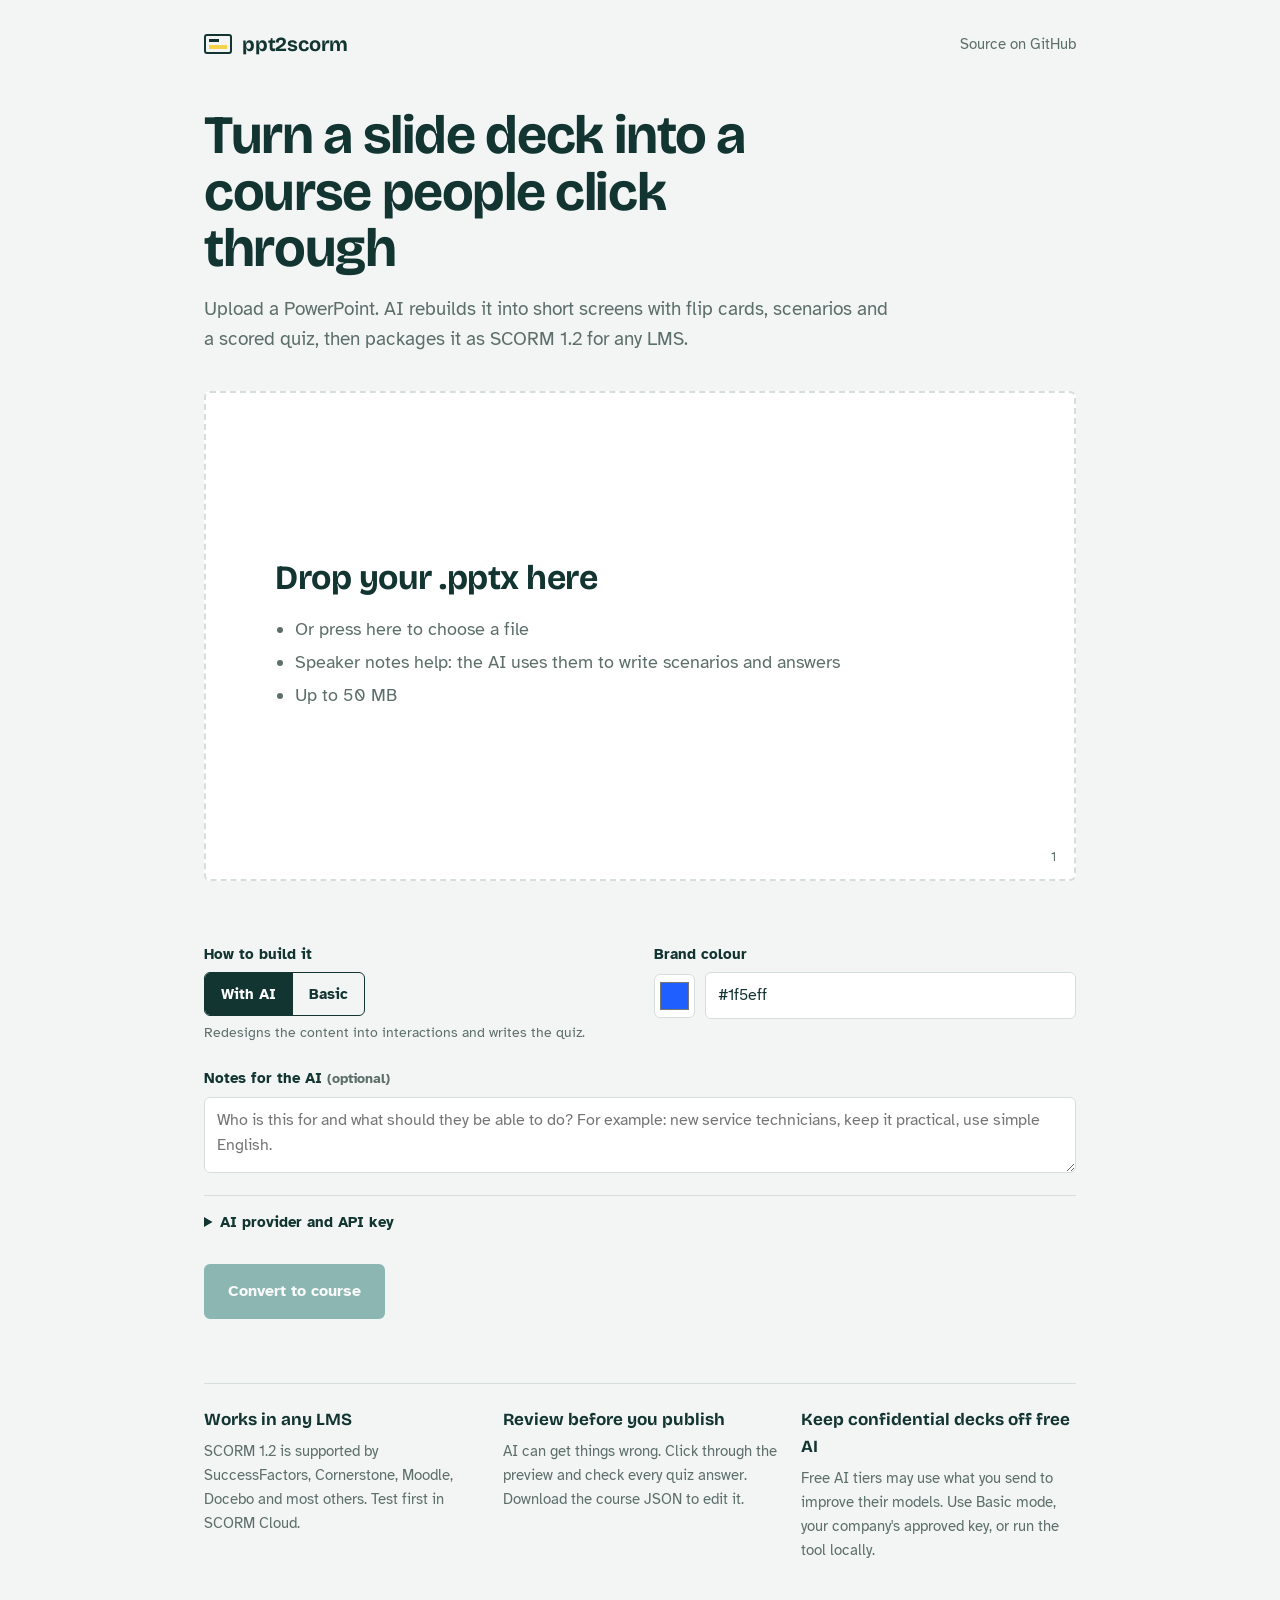
==== web/static/index.html @ c7daf570 "Add web app: upload a deck, preview the course, download SCORM - FastAPI app with background convers" ====
<!doctype html>
<html lang="en">
<head>
<meta charset="utf-8">
<meta name="viewport" content="width=device-width, initial-scale=1">
<title>ppt2scorm: turn slide decks into SCORM courses</title>
<meta name="description" content="Upload a PowerPoint deck and get an interactive SCORM 1.2 course with flip cards, scenarios and a scored quiz.">
<link rel="preconnect" href="https://fonts.googleapis.com">
<link rel="preconnect" href="https://fonts.gstatic.com" crossorigin>
<link href="https://fonts.googleapis.com/css2?family=Atkinson+Hyperlegible:wght@400;700&family=Bricolage+Grotesque:opsz,wght@12..96,500;12..96,700&display=swap" rel="stylesheet">
<style>
:root {
  --paper: #f3f5f4;
  --surface: #ffffff;
  --ink: #123532;
  --muted: #5d6f6b;
  --line: #d6dedb;
  --action: #0e6b62;
  --action-ink: #ffffff;
  --mark: #f4d34a;
  --error: #b3261e;
  --error-bg: #fbeceb;
  --display: "Bricolage Grotesque", "Segoe UI", system-ui, sans-serif;
  --body: "Atkinson Hyperlegible", "Segoe UI", system-ui, sans-serif;
}
* { box-sizing: border-box; }
html { -webkit-text-size-adjust: 100%; }
body { margin: 0; background: var(--paper); color: var(--ink); font: 17px/1.6 var(--body); }
a { color: var(--action); }
.wrap { max-width: 920px; margin: 0 auto; padding: 28px 24px 64px; }

.top { display: flex; justify-content: space-between; align-items: center; margin-bottom: 48px; font-size: 15px; }
.logo { font-family: var(--display); font-weight: 700; font-size: 20px; letter-spacing: -.01em; display: flex; align-items: center; gap: 10px; }
.logo svg { flex: none; }
.top a { color: var(--muted); text-decoration: none; }
.top a:hover { color: var(--ink); text-decoration: underline; }

h1 { font-family: var(--display); font-weight: 700; font-size: clamp(34px, 5.2vw, 54px); line-height: 1.05;
  letter-spacing: -.025em; margin: 0 0 16px; max-width: 16ch; }
.lede { font-size: 19px; color: var(--muted); max-width: 58ch; margin: 0 0 36px; }

/* the slide frame: dropzone -> progress -> live course */
.frame { position: relative; aspect-ratio: 16 / 9; background: var(--surface); border: 2px dashed var(--line);
  border-radius: 6px; overflow: hidden; transition: border-color .15s, background .15s; }
.frame.is-file, .frame.is-busy, .frame.is-done { border-style: solid; border-color: var(--ink); }
.frame.is-over { border-color: var(--action); background: #eef6f4; }
.frame > .state { position: absolute; inset: 0; display: none; }
.frame[data-state="empty"] .s-empty, .frame[data-state="file"] .s-file, .frame[data-state="busy"] .s-busy,
.frame[data-state="done"] .s-done, .frame[data-state="error"] .s-error { display: flex; }

.s-empty, .s-file, .s-error { flex-direction: column; justify-content: center; padding: 6% 8%; }
.slide-title { font-family: var(--display); font-weight: 700; font-size: clamp(22px, 3.4vw, 34px); line-height: 1.15; margin: 0 0 14px; letter-spacing: -.015em; }
.slide-bullets { margin: 0; padding-left: 1.1em; color: var(--muted); font-size: clamp(15px, 1.9vw, 18px); }
.slide-bullets li { margin: 4px 0; }
.pick { margin-top: 22px; }
.slide-num { position: absolute; right: 18px; bottom: 12px; font-size: 13px; color: var(--muted); }
#file { position: absolute; width: 1px; height: 1px; opacity: 0; }
.s-empty { cursor: pointer; }

.s-busy { flex-direction: column; justify-content: center; padding: 6% 8%; }
.steps { list-style: none; margin: 0; padding: 0; display: grid; gap: 14px; counter-reset: step; }
.steps li { display: grid; grid-template-columns: 34px 1fr; align-items: baseline; gap: 12px; color: var(--muted);
  font-size: clamp(16px, 2vw, 20px); counter-increment: step; }
.steps li::before { content: counter(step); font-family: var(--display); font-weight: 700; width: 30px; height: 30px; border-radius: 50%;
  border: 2px solid var(--line); display: grid; place-items: center; font-size: 14px; color: var(--muted); align-self: center; }
.steps li.now { color: var(--ink); font-weight: 700; }
.steps li.now::before { border-color: var(--ink); background: var(--mark); color: var(--ink); animation: pulse 1.4s ease-in-out infinite; }
.steps li.ok { color: var(--ink); }
.steps li.ok::before { content: "\2713"; background: var(--ink); border-color: var(--ink); color: #fff; }
.steps .sub { grid-column: 2; display: block; font-weight: 400; font-size: 14px; color: var(--muted); margin-top: -8px; }
@keyframes pulse { 50% { box-shadow: 0 0 0 6px rgba(244, 211, 74, .35); } }

.frame.is-done { aspect-ratio: auto; height: min(80vh, 700px); }
.s-done iframe { width: 100%; height: 100%; border: 0; display: block; }
.s-error { background: var(--error-bg); }
.s-error .slide-title { color: var(--error); }
.s-error p { margin: 0; max-width: 60ch; }

.frame-note { font-size: 14px; color: var(--muted); margin: 10px 0 0; min-height: 1.6em; }

/* settings */
.panel { margin-top: 28px; display: grid; grid-template-columns: 1fr 1fr; gap: 22px 28px; }
.field { display: flex; flex-direction: column; gap: 6px; min-width: 0; }
.field.full { grid-column: 1 / -1; }
label, .legend { font-weight: 700; font-size: 15px; }
.help { font-size: 14px; color: var(--muted); margin: 0; }
input[type=text], input[type=password], select, textarea {
  font: inherit; font-size: 16px; color: var(--ink); background: var(--surface); border: 1.5px solid var(--line);
  border-radius: 6px; padding: 10px 12px; width: 100%; }
textarea { resize: vertical; min-height: 76px; }
input:focus-visible, select:focus-visible, textarea:focus-visible, button:focus-visible, .s-empty:focus-visible, summary:focus-visible, .seg label:focus-within {
  outline: 3px solid var(--mark); outline-offset: 2px; border-color: var(--ink); }
.seg { display: inline-flex; border: 1.5px solid var(--ink); border-radius: 6px; overflow: hidden; width: fit-content; }
.seg label { position: relative; padding: 9px 16px; cursor: pointer; font-weight: 700; font-size: 15px; }
.seg label + label { border-left: 1.5px solid var(--ink); }
.seg input { position: absolute; opacity: 0; inset: 0; cursor: pointer; }
.seg label:has(input:checked) { background: var(--ink); color: #fff; }
.colour { display: flex; gap: 10px; align-items: center; }
.colour input[type=color] { width: 46px; height: 44px; border: 1.5px solid var(--line); border-radius: 6px; padding: 3px; background: var(--surface); cursor: pointer; }
details.adv { grid-column: 1 / -1; border-top: 1.5px solid var(--line); padding-top: 14px; }
details.adv summary { cursor: pointer; font-weight: 700; font-size: 15px; width: fit-content; }
details.adv .panel { margin-top: 18px; }
.is-hidden { display: none !important; }

/* actions */
.actions { margin-top: 30px; display: flex; flex-wrap: wrap; gap: 12px; align-items: center; }
.btn { font: inherit; font-weight: 700; font-size: 16px; border-radius: 6px; padding: 13px 22px; cursor: pointer;
  border: 2px solid var(--ink); background: transparent; color: var(--ink); text-decoration: none; display: inline-block; }
.btn.primary { background: var(--action); border-color: var(--action); color: var(--action-ink); }
.btn.primary:hover { background: #0a564f; border-color: #0a564f; }
.btn:hover { background: #e7edeb; }
.btn:disabled { opacity: .45; cursor: not-allowed; }
.summary { margin: 26px 0 0; font-size: 17px; }
.summary strong { font-family: var(--display); }
.warn { margin: 8px 0 0; font-size: 14px; color: var(--muted); }

.notes { margin-top: 64px; padding-top: 22px; border-top: 1.5px solid var(--line); display: grid; grid-template-columns: repeat(3, 1fr);
  gap: 24px; font-size: 15px; color: var(--muted); }
.notes h2 { font-family: var(--display); font-size: 17px; font-weight: 700; color: var(--ink); margin: 0 0 6px; }
.notes p { margin: 0; }

@media (max-width: 720px) {
  .wrap { padding: 20px 16px 48px; }
  .top { margin-bottom: 32px; }
  .panel, .notes { grid-template-columns: 1fr; }
  .frame { aspect-ratio: auto; min-height: 340px; }
  .slide-num { display: none; }
}
@media (prefers-reduced-motion: reduce) { * { animation: none !important; transition: none !important; } }
</style>
</head>
<body>
<div class="wrap">
  <header class="top">
    <div class="logo">
      <svg width="28" height="20" viewBox="0 0 28 20" aria-hidden="true"><rect x="1" y="1" width="26" height="18" rx="2" fill="none" stroke="#123532" stroke-width="2"/><rect x="5" y="5" width="10" height="3" fill="#123532"/><rect x="5" y="11" width="18" height="4" fill="#f4d34a"/></svg>
      ppt2scorm
    </div>
    <a href="https://github.com/heena8feb-ctrl/ppt2scorm">Source on GitHub</a>
  </header>

  <main>
    <h1>Turn a slide deck into a course people click through</h1>
    <p class="lede">Upload a PowerPoint. AI rebuilds it into short screens with flip cards, scenarios and a scored quiz, then packages it as SCORM 1.2 for any LMS.</p>

    <form id="form" novalidate>
      <div class="frame" id="frame" data-state="empty">
        <div class="state s-empty" id="drop" tabindex="0" role="button" aria-describedby="drop-help">
          <p class="slide-title">Drop your .pptx here</p>
          <ul class="slide-bullets" id="drop-help">
            <li>Or press here to choose a file</li>
            <li>Speaker notes help: the AI uses them to write scenarios and answers</li>
            <li id="max-note">Up to 50 MB</li>
          </ul>
          <span class="slide-num">1</span>
          <input type="file" id="file" name="file" accept=".pptx,application/vnd.openxmlformats-officedocument.presentationml.presentation" tabindex="-1">
        </div>

        <div class="state s-file">
          <p class="slide-title" id="file-name">deck.pptx</p>
          <ul class="slide-bullets"><li id="file-size"></li><li>Check the settings below, then convert</li></ul>
          <div class="pick"><button type="button" class="btn" id="change-file">Choose a different file</button></div>
          <span class="slide-num">1</span>
        </div>

        <div class="state s-busy" aria-live="polite">
          <ol class="steps" id="steps">
            <li data-step="extract">Reading slides and speaker notes<span class="sub" id="sub-extract"></span></li>
            <li data-step="design">Designing the course<span class="sub" id="sub-design"></span></li>
            <li data-step="package">Packaging for your LMS<span class="sub">SCORM 1.2 with score, pass mark and resume</span></li>
          </ol>
        </div>

        <div class="state s-done"><iframe id="preview" title="Course preview"></iframe></div>

        <div class="state s-error" role="alert">
          <p class="slide-title">That didn't work</p>
          <p id="error-text"></p>
          <div class="pick"><button type="button" class="btn" id="error-back">Back to settings</button></div>
        </div>
      </div>
      <p class="frame-note" id="frame-note"></p>

      <div id="settings">
        <div class="panel">
          <div class="field">
            <span class="legend" id="mode-label">How to build it</span>
            <div class="seg" role="radiogroup" aria-labelledby="mode-label">
              <label><input type="radio" name="mode" value="ai" checked>With AI</label>
              <label><input type="radio" name="mode" value="basic">Basic</label>
            </div>
            <p class="help" id="mode-help">Redesigns the content into interactions and writes the quiz.</p>
          </div>
          <div class="field">
            <label for="brand-text">Brand colour</label>
            <div class="colour">
              <input type="color" id="brand-pick" value="#1f5eff" aria-label="Pick brand colour">
              <input type="text" id="brand-text" name="brand" value="#1f5eff" maxlength="7" spellcheck="false">
            </div>
          </div>
          <div class="field full ai-only">
            <label for="instructions">Notes for the AI <span class="help">(optional)</span></label>
            <textarea id="instructions" name="instructions" maxlength="600" placeholder="Who is this for and what should they be able to do? For example: new service technicians, keep it practical, use simple English."></textarea>
          </div>
          <details class="adv ai-only">
            <summary>AI provider and API key</summary>
            <div class="panel">
              <div class="field">
                <label for="provider">Provider</label>
                <select id="provider" name="provider"></select>
                <p class="help" id="provider-help"></p>
              </div>
              <div class="field">
                <label for="api_key">Your API key <span class="help">(optional)</span></label>
                <input type="password" id="api_key" name="api_key" autocomplete="off" spellcheck="false">
                <p class="help">Used for this conversion only and never stored.</p>
              </div>
            </div>
          </details>
        </div>
      </div>

      <div class="actions" id="actions-start">
        <button type="submit" class="btn primary" id="convert" disabled>Convert to course</button>
      </div>
      <div class="actions is-hidden" id="actions-done">
        <a class="btn primary" id="dl-zip" href="#" download>Download SCORM package</a>
        <a class="btn" id="dl-json" href="#" download>Download course JSON</a>
        <button type="button" class="btn" id="again">Convert another deck</button>
      </div>
      <p class="summary is-hidden" id="summary"></p>
      <p class="warn is-hidden" id="warn"></p>
    </form>

    <section class="notes" aria-label="About this tool">
      <div><h2>Works in any LMS</h2><p>SCORM 1.2 is supported by SuccessFactors, Cornerstone, Moodle, Docebo and most others. Test first in SCORM Cloud.</p></div>
      <div><h2>Review before you publish</h2><p>AI can get things wrong. Click through the preview and check every quiz answer. Download the course JSON to edit it.</p></div>
      <div><h2>Keep confidential decks off free AI</h2><p>Free AI tiers may use what you send to improve their models. Use Basic mode, your company's approved key, or run the tool locally.</p></div>
    </section>
  </main>
</div>

<script>
(function () {
  "use strict";
  var $ = function (id) { return document.getElementById(id); };
  var frame = $("frame"), fileInput = $("file"), form = $("form");
  var cfg = { providers: [], max_mb: 50, daily_limit: 10 };
  var file = null, poll = null;

  function setState(s) {
    frame.dataset.state = s;
    frame.className = "frame" + ({ file: " is-file", busy: " is-busy", done: " is-done" }[s] || "");
    $("settings").classList.toggle("is-hidden", s === "busy" || s === "done");
    $("actions-start").classList.toggle("is-hidden", s === "busy" || s === "done");
    $("actions-done").classList.toggle("is-hidden", s !== "done");
    $("summary").classList.toggle("is-hidden", s !== "done");
    $("warn").classList.toggle("is-hidden", s !== "done" || !$("warn").textContent);
    $("convert").disabled = !file;
  }

  function fmtSize(b) { return b > 1048576 ? (b / 1048576).toFixed(1) + " MB" : Math.max(1, Math.round(b / 1024)) + " KB"; }

  function chooseFile(f) {
    if (!f) return;
    if (!/\.pptx$/i.test(f.name)) { showError("Please choose a PowerPoint .pptx file. Older .ppt files must be saved as .pptx first."); return; }
    if (f.size > cfg.max_mb * 1048576) { showError("That file is " + fmtSize(f.size) + ". The limit is " + cfg.max_mb + " MB."); return; }
    file = f;
    $("file-name").textContent = f.name;
    $("file-size").textContent = fmtSize(f.size);
    setState("file");
    $("frame-note").textContent = "";
  }

  function showError(msg) {
    clearInterval(poll);
    $("error-text").textContent = msg;
    setState("error");
  }

  // file picking: click, keyboard, drag and drop
  $("drop").addEventListener("click", function () { fileInput.click(); });
  $("drop").addEventListener("keydown", function (e) { if (e.key === "Enter" || e.key === " ") { e.preventDefault(); fileInput.click(); } });
  $("change-file").addEventListener("click", function () { fileInput.click(); });
  fileInput.addEventListener("change", function () { chooseFile(fileInput.files[0]); fileInput.value = ""; });
  ["dragenter", "dragover"].forEach(function (ev) {
    frame.addEventListener(ev, function (e) {
      if (frame.dataset.state === "busy" || frame.dataset.state === "done") return;
      e.preventDefault(); frame.classList.add("is-over");
    });
  });
  ["dragleave", "drop"].forEach(function (ev) { frame.addEventListener(ev, function () { frame.classList.remove("is-over"); }); });
  frame.addEventListener("drop", function (e) {
    if (frame.dataset.state === "busy" || frame.dataset.state === "done") return;
    e.preventDefault(); chooseFile(e.dataTransfer.files[0]);
  });
  $("error-back").addEventListener("click", function () { setState(file ? "file" : "empty"); });

  // settings
  function mode() { return form.querySelector("input[name=mode]:checked").value; }
  function providerInfo() { return cfg.providers.filter(function (p) { return p.id === $("provider").value; })[0]; }
  function refreshSettings() {
    var ai = mode() === "ai";
    document.querySelectorAll(".ai-only").forEach(function (el) { el.classList.toggle("is-hidden", !ai); });
    $("mode-help").textContent = ai ? "Redesigns the content into interactions and writes the quiz."
      : "No AI: one screen per slide and a simple recall quiz. Nothing leaves this server.";
    var p = providerInfo();
    if (p) {
      $("provider-help").textContent = p.server_key
        ? "Free to try here, up to " + cfg.daily_limit + " AI conversions a day. Add your own key for more."
        : "No shared key for this provider. Paste your own API key.";
      if (ai && !p.server_key && !$("api_key").value.trim()) $("frame-note").textContent = "";
    }
  }
  form.addEventListener("change", refreshSettings);
  $("brand-pick").addEventListener("input", function () { $("brand-text").value = this.value; });
  $("brand-text").addEventListener("input", function () { if (/^#[0-9a-f]{6}$/i.test(this.value)) $("brand-pick").value = this.value; });

  fetch("/api/config").then(function (r) { return r.json(); }).then(function (c) {
    cfg = c;
    $("max-note").textContent = "Up to " + c.max_mb + " MB";
    c.providers.forEach(function (p) {
      var o = document.createElement("option"); o.value = p.id;
      o.textContent = p.label + (p.server_key ? "" : " (needs your key)");
      $("provider").appendChild(o);
    });
    $("provider").value = c.default_provider;
    var p = providerInfo();
    if (p && !p.server_key) document.querySelector("details.adv").open = true;
    refreshSettings();
  });

  // convert
  form.addEventListener("submit", function (e) {
    e.preventDefault();
    if (!file) return;
    var brand = $("brand-text").value.trim();
    if (brand && !/^#[0-9a-f]{6}$/i.test(brand)) { $("frame-note").textContent = "Brand colour must look like #1f5eff."; $("brand-text").focus(); return; }
    var p = providerInfo();
    if (mode() === "ai" && p && !p.server_key && !$("api_key").value.trim()) {
      document.querySelector("details.adv").open = true;
      $("frame-note").textContent = "Paste an API key for " + p.label + ", or choose Basic.";
      $("api_key").focus(); return;
    }
    var fd = new FormData();
    fd.append("file", file);
    fd.append("mode", mode());
    fd.append("provider", $("provider").value || "gemini");
    fd.append("api_key", $("api_key").value.trim());
    fd.append("brand", brand);
    fd.append("instructions", $("instructions").value);
    markSteps("extract", {});
    $("sub-extract").textContent = ""; $("sub-design").textContent = "";
    $("frame-note").textContent = "Uploading " + file.name + "…";
    setState("busy");
    fetch("/api/convert", { method: "POST", body: fd })
      .then(function (r) { return r.json().then(function (j) { if (!r.ok) throw new Error(j.detail || "Upload failed."); return j; }); })
      .then(function (j) { $("frame-note").textContent = ""; track(j.job_id); })
      .catch(function (err) { $("frame-note").textContent = ""; showError(err.message || "Upload failed. Check your connection and try again."); });
  });

  function markSteps(current, j) {
    var order = ["extract", "design", "package"], idx = order.indexOf(current);
    if (current === "done") idx = 3;
    document.querySelectorAll("#steps li").forEach(function (li, i) {
      li.className = i < idx ? "ok" : i === idx ? "now" : "";
      if (i === idx) li.setAttribute("aria-current", "step"); else li.removeAttribute("aria-current");
    });
    if (j.slides) $("sub-extract").textContent = j.slides + " slides";
    if (current === "design") {
      var s = j.design_seconds || 0;
      $("sub-design").textContent = (j.mode === "ai" ? "Writing interactions and quiz with " + j.provider : "Building screens and quiz") +
        (s > 4 ? " (" + s + "s)" : "") + (j.mode === "ai" && s > 25 ? ". Large decks can take a minute or two." : "");
    }
  }

  function track(id) {
    var fails = 0;
    clearInterval(poll);
    poll = setInterval(function () {
      fetch("/api/jobs/" + id).then(function (r) { return r.json().then(function (j) { if (!r.ok) throw new Error(j.detail); return j; }); })
        .then(function (j) {
          fails = 0;
          if (j.status === "error") { showError(j.error || "Something went wrong while converting."); return; }
          markSteps(j.step, j);
          if (j.status === "done") { clearInterval(poll); finish(id, j); }
        })
        .catch(function (err) { if (++fails > 4) showError(err.message || "Lost contact with the server. Try again."); });
    }, 1200);
  }

  var LABELS = { intro: ["intro", "intros"], content: ["content screen", "content screens"], flipcards: ["flip-card set", "flip-card sets"],
    reveal: ["click-to-reveal list", "click-to-reveal lists"], match: ["matching exercise", "matching exercises"],
    scenario: ["scenario", "scenarios"], summary: ["recap", "recaps"], mcq: ["quiz question", "quiz questions"] };

  function finish(id, j) {
    $("preview").src = "/preview/" + id + "/index.html";
    $("dl-zip").href = "/api/jobs/" + id + "/download";
    $("dl-json").href = "/api/jobs/" + id + "/course.json";
    var parts = Object.keys(j.summary || {}).filter(function (k) { return k !== "intro" && k !== "summary"; })
      .map(function (k) { var n = j.summary[k]; return n + " " + (LABELS[k] ? LABELS[k][n === 1 ? 0 : 1] : k); });
    $("summary").innerHTML = "";
    var strong = document.createElement("strong"); strong.textContent = j.title;
    $("summary").appendChild(strong);
    $("summary").appendChild(document.createTextNode(": " + j.screens + " screens built by " + j.how + ", including " + parts.join(", ") +
      ". The package is " + j.size_kb + " KB. Click through the preview above, then download it."));
    $("warn").textContent = (j.warnings || []).length ? "Note: " + j.warnings.join("; ") : "";
    setState("done");
  }

  $("again").addEventListener("click", function () {
    file = null; $("preview").src = "about:blank"; $("warn").textContent = "";
    setState("empty"); $("drop").focus();
  });
})();
</script>
</body>
</html>
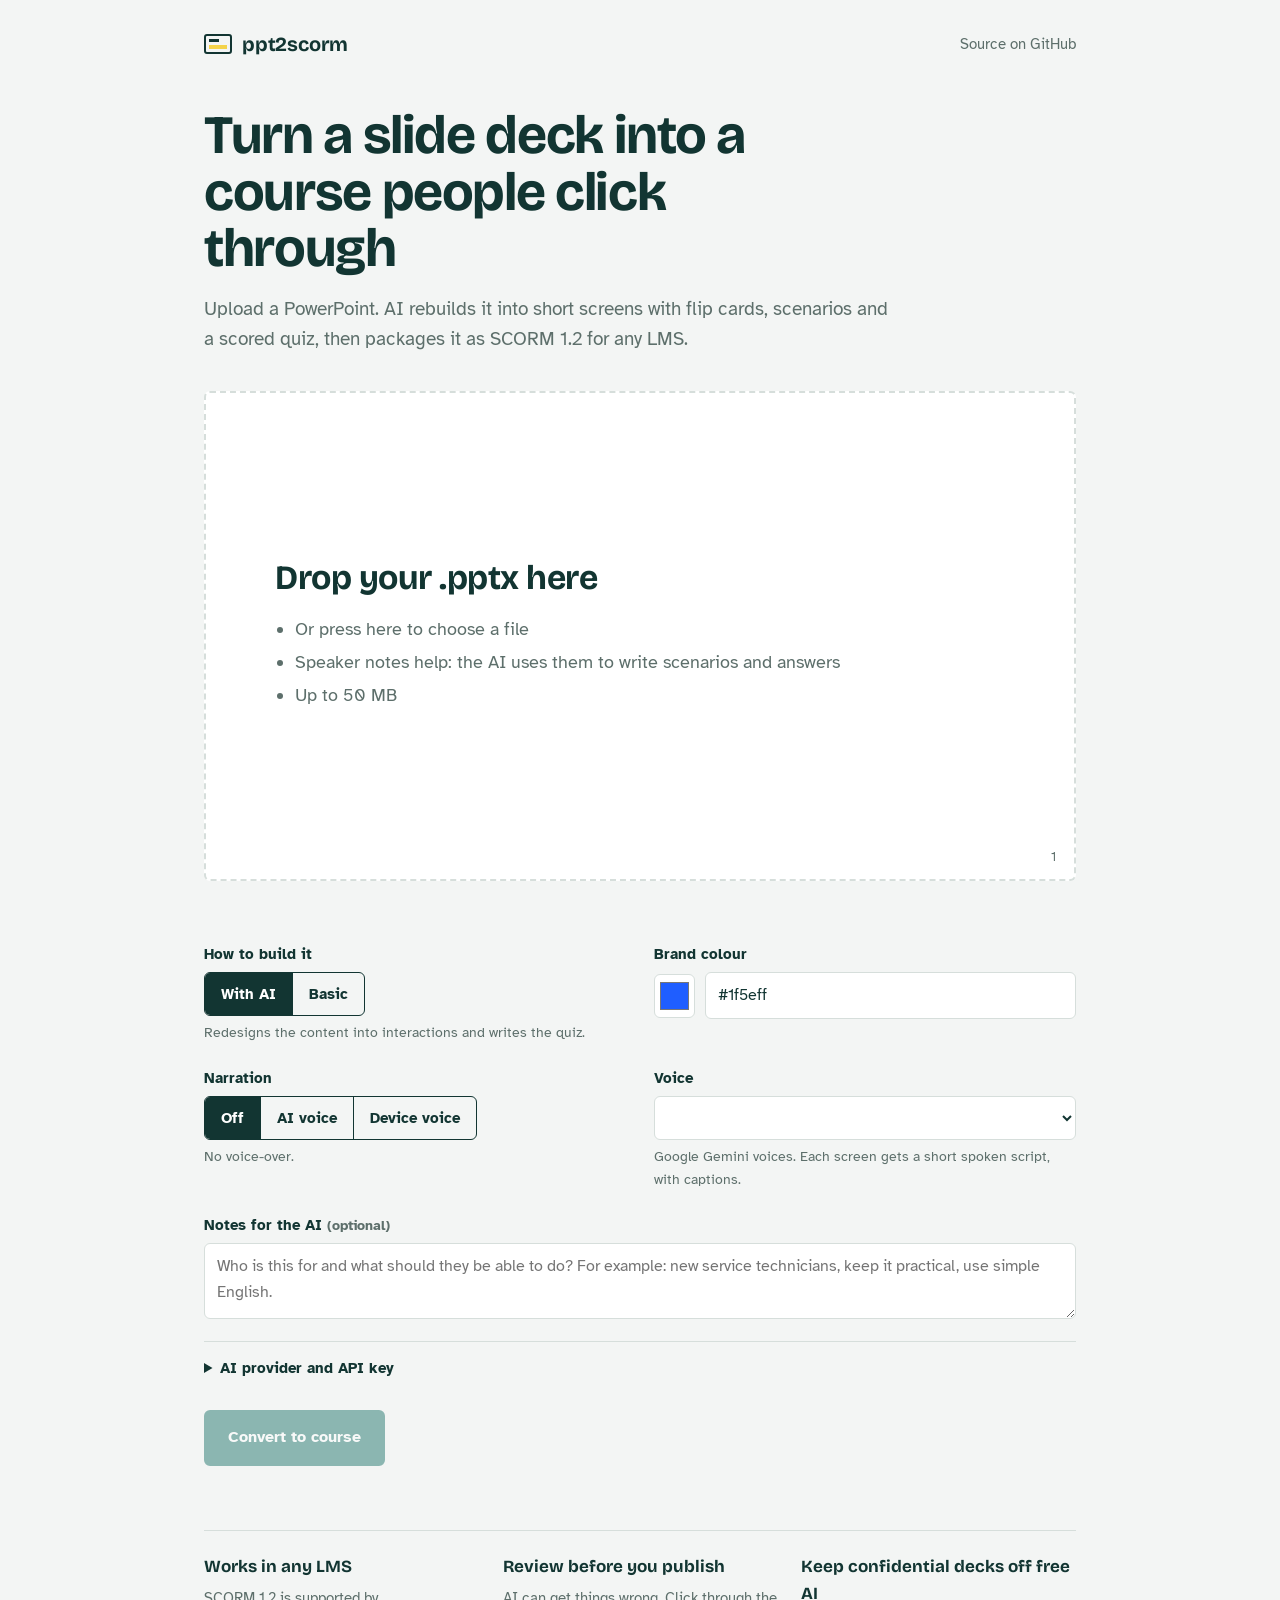
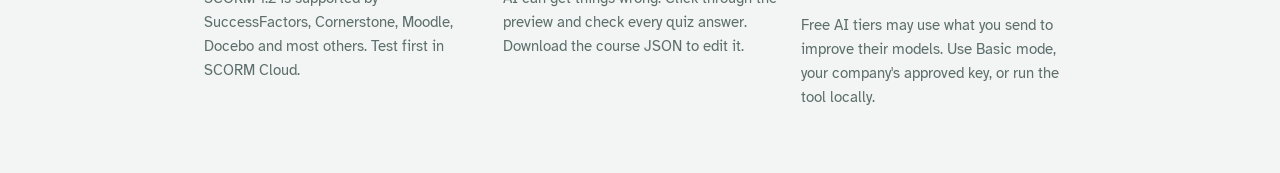
==== commit 1b30016b: "Add narration: AI voice-over per screen with captions and controls - The AI writes a short spoken sc" ====
--- a/web/static/index.html
+++ b/web/static/index.html
@@ -8,6 +8,7 @@
 <link rel="preconnect" href="https://fonts.googleapis.com">
 <link rel="preconnect" href="https://fonts.gstatic.com" crossorigin>
 <link href="https://fonts.googleapis.com/css2?family=Atkinson+Hyperlegible:wght@400;700&family=Bricolage+Grotesque:opsz,wght@12..96,500;12..96,700&display=swap" rel="stylesheet">
+<link rel="stylesheet" href="/static/editor.css">
 <style>
 :root {
   --paper: #f3f5f4;
@@ -167,6 +168,7 @@
           <ol class="steps" id="steps">
             <li data-step="extract">Reading slides and speaker notes<span class="sub" id="sub-extract"></span></li>
             <li data-step="design">Designing the course<span class="sub" id="sub-design"></span></li>
+            <li data-step="narrate" id="step-narrate">Recording narration<span class="sub" id="sub-narrate"></span></li>
             <li data-step="package">Packaging for your LMS<span class="sub">SCORM 1.2 with score, pass mark and resume</span></li>
           </ol>
         </div>
@@ -197,6 +199,20 @@
               <input type="color" id="brand-pick" value="#1f5eff" aria-label="Pick brand colour">
               <input type="text" id="brand-text" name="brand" value="#1f5eff" maxlength="7" spellcheck="false">
             </div>
+          </div>
+          <div class="field">
+            <span class="legend" id="narr-label">Narration</span>
+            <div class="seg" role="radiogroup" aria-labelledby="narr-label">
+              <label><input type="radio" name="narration" value="off" checked>Off</label>
+              <label><input type="radio" name="narration" value="audio">AI voice</label>
+              <label><input type="radio" name="narration" value="device">Device voice</label>
+            </div>
+            <p class="help" id="narr-help">No voice-over.</p>
+          </div>
+          <div class="field" id="voice-field">
+            <label for="voice">Voice</label>
+            <select id="voice" name="voice"></select>
+            <p class="help">Google Gemini voices. Each screen gets a short spoken script, with captions.</p>
           </div>
           <div class="field full ai-only">
             <label for="instructions">Notes for the AI <span class="help">(optional)</span></label>
@@ -225,6 +241,7 @@
       </div>
       <div class="actions is-hidden" id="actions-done">
         <a class="btn primary" id="dl-zip" href="#" download>Download SCORM package</a>
+        <button type="button" class="btn" id="edit">Review and edit</button>
         <a class="btn" id="dl-json" href="#" download>Download course JSON</a>
         <button type="button" class="btn" id="again">Convert another deck</button>
       </div>
@@ -299,9 +316,16 @@
   // settings
   function mode() { return form.querySelector("input[name=mode]:checked").value; }
   function providerInfo() { return cfg.providers.filter(function (p) { return p.id === $("provider").value; })[0]; }
+  function narration() { return form.querySelector("input[name=narration]:checked").value; }
   function refreshSettings() {
-    var ai = mode() === "ai";
-    document.querySelectorAll(".ai-only").forEach(function (el) { el.classList.toggle("is-hidden", !ai); });
+    var ai = mode() === "ai", nar = narration();
+    document.querySelectorAll(".ai-only").forEach(function (el) { el.classList.toggle("is-hidden", !ai && nar !== "audio"); });
+    $("instructions").closest(".field").classList.toggle("is-hidden", !ai);
+    $("voice-field").classList.toggle("is-hidden", nar !== "audio");
+    $("narr-help").textContent = { off: "No voice-over.",
+      audio: "Records a natural voice-over for every screen with Google Gemini. Adds a minute or two." +
+        (cfg.tts_server_key ? "" : " Needs a Gemini API key."),
+      device: "No recording: the learner's computer reads each screen aloud. Quality depends on their device." }[nar];
     $("mode-help").textContent = ai ? "Redesigns the content into interactions and writes the quiz."
       : "No AI: one screen per slide and a simple recall quiz. Nothing leaves this server.";
     var p = providerInfo();
@@ -325,6 +349,10 @@
       $("provider").appendChild(o);
     });
     $("provider").value = c.default_provider;
+    (c.voices || []).forEach(function (v) {
+      var o = document.createElement("option"); o.value = v.id; o.textContent = v.label; $("voice").appendChild(o);
+    });
+    if (c.default_voice) $("voice").value = c.default_voice;
     var p = providerInfo();
     if (p && !p.server_key) document.querySelector("details.adv").open = true;
     refreshSettings();
@@ -342,7 +370,14 @@
       $("frame-note").textContent = "Paste an API key for " + p.label + ", or choose Basic.";
       $("api_key").focus(); return;
     }
+    if (narration() === "audio" && !cfg.tts_server_key && !($("provider").value === "gemini" && $("api_key").value.trim())) {
+      document.querySelector("details.adv").open = true;
+      $("frame-note").textContent = "AI voice needs a Google Gemini key: choose Google Gemini as the provider and paste your key, or choose Device voice.";
+      $("provider").focus(); return;
+    }
     var fd = new FormData();
+    fd.append("narration", narration());
+    fd.append("voice", $("voice").value);
     fd.append("file", file);
     fd.append("mode", mode());
     fd.append("provider", $("provider").value || "gemini");
@@ -350,7 +385,8 @@
     fd.append("brand", brand);
     fd.append("instructions", $("instructions").value);
     markSteps("extract", {});
-    $("sub-extract").textContent = ""; $("sub-design").textContent = "";
+    $("sub-extract").textContent = ""; $("sub-design").textContent = ""; $("sub-narrate").textContent = "";
+    $("step-narrate").classList.toggle("is-hidden", narration() !== "audio");
     $("frame-note").textContent = "Uploading " + file.name + "…";
     setState("busy");
     fetch("/api/convert", { method: "POST", body: fd })
@@ -360,13 +396,15 @@
   });
 
   function markSteps(current, j) {
-    var order = ["extract", "design", "package"], idx = order.indexOf(current);
-    if (current === "done") idx = 3;
-    document.querySelectorAll("#steps li").forEach(function (li, i) {
-      li.className = i < idx ? "ok" : i === idx ? "now" : "";
+    var order = ["extract", "design", "narrate", "package"], idx = order.indexOf(current);
+    if (current === "done") idx = 4;
+    document.querySelectorAll("#steps li").forEach(function (li) {
+      var i = order.indexOf(li.dataset.step);
+      li.classList.toggle("ok", i < idx); li.classList.toggle("now", i === idx);
       if (i === idx) li.setAttribute("aria-current", "step"); else li.removeAttribute("aria-current");
     });
     if (j.slides) $("sub-extract").textContent = j.slides + " slides";
+    if (current === "narrate" && j.narr_total) $("sub-narrate").textContent = "Screen " + Math.min(j.narr_done + 1, j.narr_total) + " of " + j.narr_total;
     if (current === "design") {
       var s = j.design_seconds || 0;
       $("sub-design").textContent = (j.mode === "ai" ? "Writing interactions and quiz with " + j.provider : "Building screens and quiz") +
@@ -394,6 +432,7 @@
     scenario: ["scenario", "scenarios"], summary: ["recap", "recaps"], mcq: ["quiz question", "quiz questions"] };
 
   function finish(id, j) {
+    currentJob = id;
     $("preview").src = "/preview/" + id + "/index.html";
     $("dl-zip").href = "/api/jobs/" + id + "/download";
     $("dl-json").href = "/api/jobs/" + id + "/course.json";
@@ -408,11 +447,25 @@
     setState("done");
   }
 
+  var currentJob = null;
+  $("edit").addEventListener("click", function () {
+    CourseEditor.open(currentJob, function (changed) {
+      if (!changed) { $("edit").focus(); return; }
+      fetch("/api/jobs/" + currentJob).then(function (r) { return r.json(); }).then(function (j) {
+        finish(currentJob, j);
+        $("preview").src = "/preview/" + currentJob + "/index.html?v=" + j.version;
+        $("summary").appendChild(document.createTextNode(" Includes your edits."));
+        $("edit").focus();
+      });
+    });
+  });
+
   $("again").addEventListener("click", function () {
     file = null; $("preview").src = "about:blank"; $("warn").textContent = "";
     setState("empty"); $("drop").focus();
   });
 })();
 </script>
+<script src="/static/editor.js"></script>
 </body>
 </html>
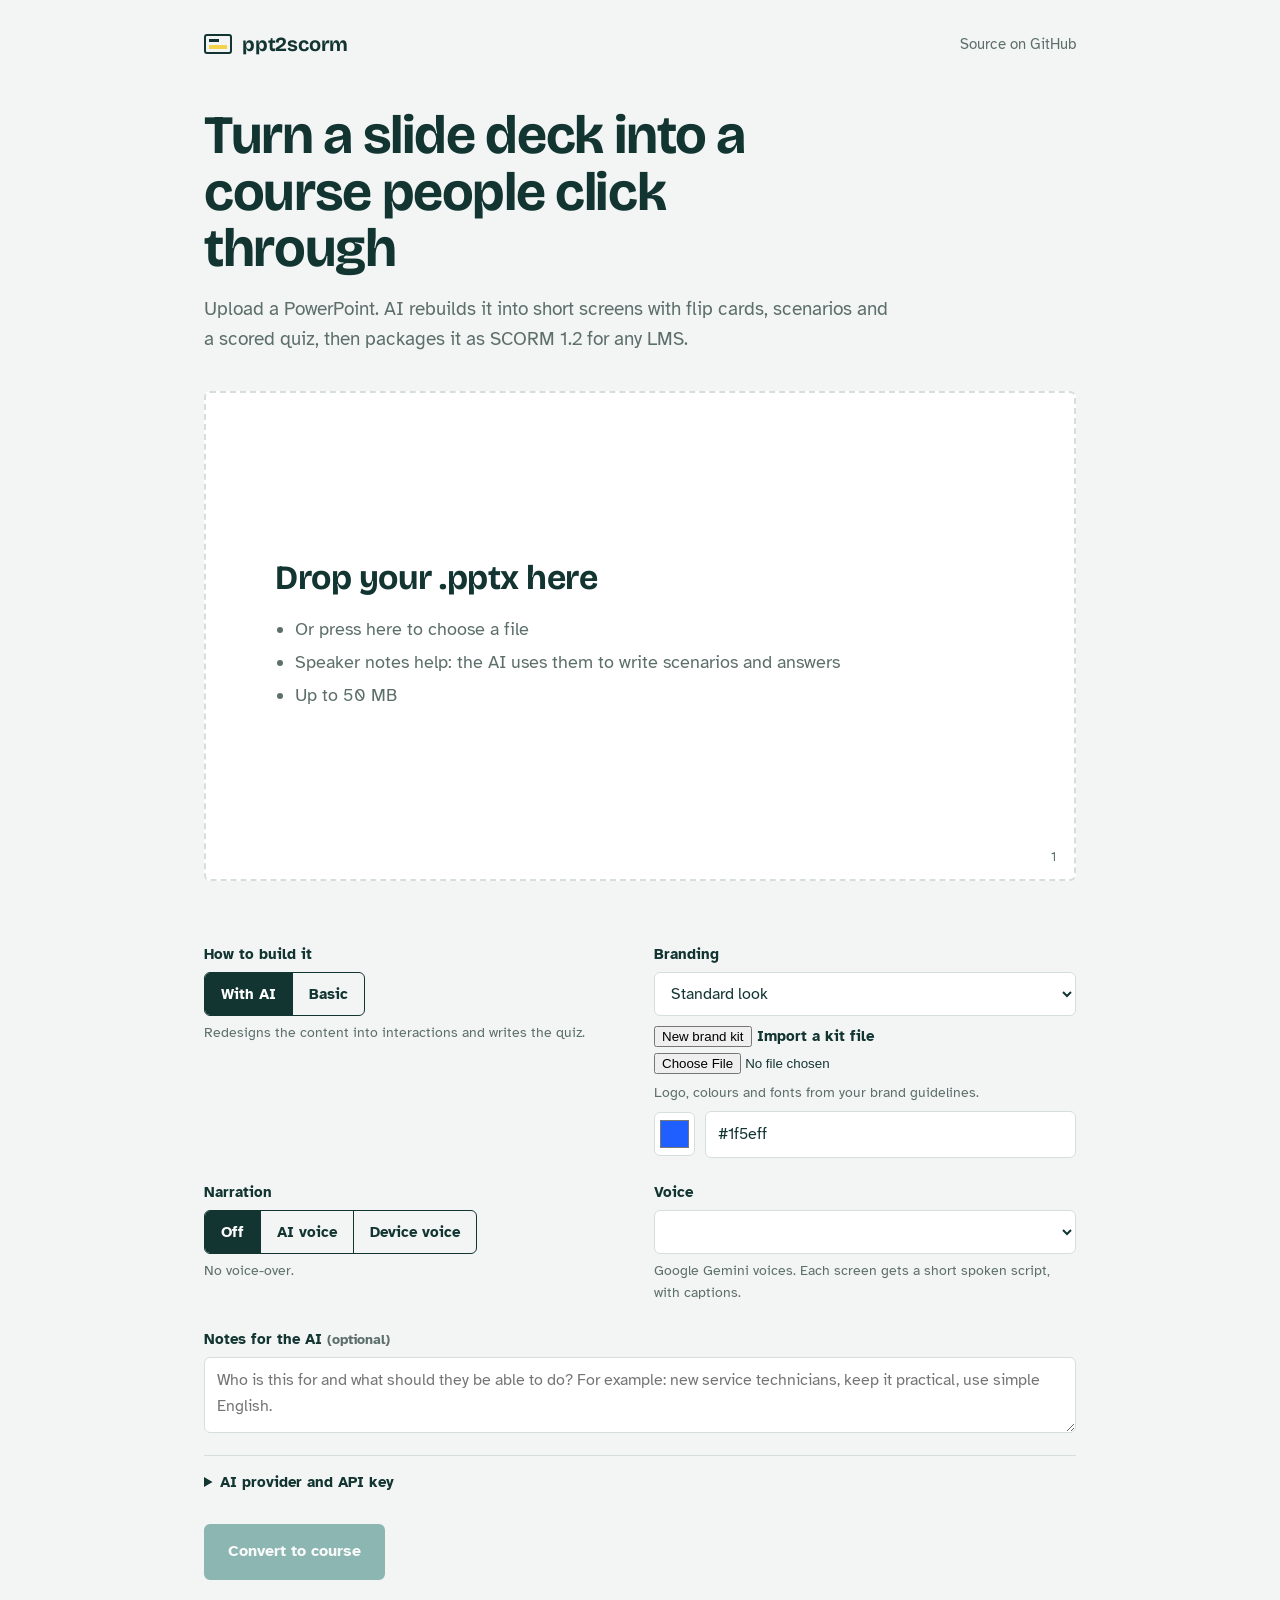
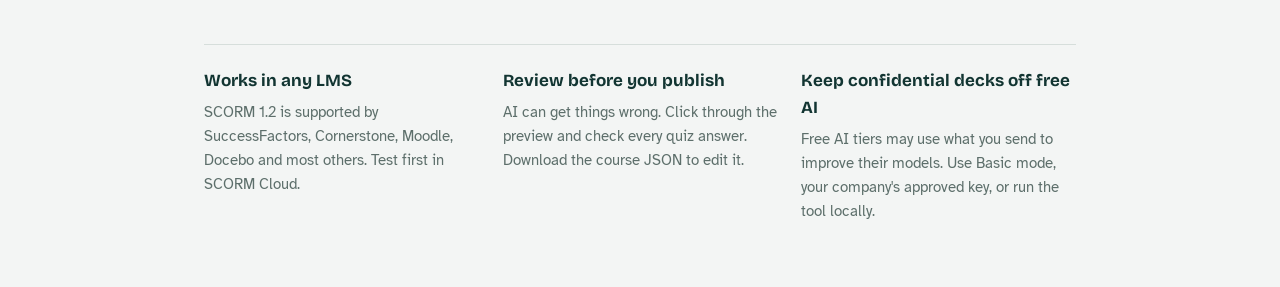
==== commit 5d34bdb2: "Add brand kits: logo, colours, fonts and corners from a website, the deck or by hand - Brand kits (l" ====
--- a/web/static/index.html
+++ b/web/static/index.html
@@ -9,6 +9,7 @@
 <link rel="preconnect" href="https://fonts.gstatic.com" crossorigin>
 <link href="https://fonts.googleapis.com/css2?family=Atkinson+Hyperlegible:wght@400;700&family=Bricolage+Grotesque:opsz,wght@12..96,500;12..96,700&display=swap" rel="stylesheet">
 <link rel="stylesheet" href="/static/editor.css">
+<link rel="stylesheet" href="/static/brandkit.css">
 <style>
 :root {
   --paper: #f3f5f4;
@@ -194,10 +195,23 @@
             <p class="help" id="mode-help">Redesigns the content into interactions and writes the quiz.</p>
           </div>
           <div class="field">
-            <label for="brand-text">Brand colour</label>
-            <div class="colour">
-              <input type="color" id="brand-pick" value="#1f5eff" aria-label="Pick brand colour">
-              <input type="text" id="brand-text" name="brand" value="#1f5eff" maxlength="7" spellcheck="false">
+            <label for="brandkit">Branding</label>
+            <div class="brand-row">
+              <select id="brandkit" name="brand_kit">
+                <option value="standard">Standard look</option>
+                <option value="deck">Use this deck's branding</option>
+              </select>
+            </div>
+            <div class="brand-actions">
+              <button type="button" class="bk-link" id="bk-new">New brand kit</button>
+              <button type="button" class="bk-link" id="bk-edit" hidden>Edit this kit</button>
+              <label class="bk-link" for="bk-import" id="bk-import-label">Import a kit file</label>
+              <input type="file" id="bk-import" class="bk-hidden" accept=".json,application/json">
+            </div>
+            <p class="help" id="brand-help">Logo, colours and fonts from your brand guidelines.</p>
+            <div class="colour" id="quick-colour">
+              <input type="color" id="brand-pick" value="#1f5eff" aria-label="Pick main colour">
+              <input type="text" id="brand-text" name="brand" value="#1f5eff" maxlength="7" spellcheck="false" aria-label="Main colour">
             </div>
           </div>
           <div class="field">
@@ -340,8 +354,9 @@
   $("brand-pick").addEventListener("input", function () { $("brand-text").value = this.value; });
   $("brand-text").addEventListener("input", function () { if (/^#[0-9a-f]{6}$/i.test(this.value)) $("brand-pick").value = this.value; });
 
+  window.__chosenFile = function () { return file; };
   fetch("/api/config").then(function (r) { return r.json(); }).then(function (c) {
-    cfg = c;
+    cfg = c; window.__cfg = c;
     $("max-note").textContent = "Up to " + c.max_mb + " MB";
     c.providers.forEach(function (p) {
       var o = document.createElement("option"); o.value = p.id;
@@ -382,7 +397,8 @@
     fd.append("mode", mode());
     fd.append("provider", $("provider").value || "gemini");
     fd.append("api_key", $("api_key").value.trim());
-    fd.append("brand", brand);
+    fd.append("brand", window.__brandChoice && window.__brandChoice() !== "standard" ? "" : brand);
+    fd.append("brand_kit", window.__brandChoice ? window.__brandChoice() : "standard");
     fd.append("instructions", $("instructions").value);
     markSteps("extract", {});
     $("sub-extract").textContent = ""; $("sub-design").textContent = ""; $("sub-narrate").textContent = "";
@@ -444,6 +460,8 @@
     $("summary").appendChild(document.createTextNode(": " + j.screens + " screens built by " + j.how + ", including " + parts.join(", ") +
       ". The package is " + j.size_kb + " KB. Click through the preview above, then download it."));
     $("warn").textContent = (j.warnings || []).length ? "Note: " + j.warnings.join("; ") : "";
+    if (j.brand_name) $("summary").appendChild(document.createTextNode(" Branding: " + j.brand_name +
+      (j.brand_detected ? " (detected from the deck; save it as a kit under Review and edit, Course settings)." : ".")));
     setState("done");
   }
 
@@ -457,7 +475,7 @@
         $("summary").appendChild(document.createTextNode(" Includes your edits."));
         $("edit").focus();
       });
-    });
+    }, { geminiKey: function () { return $("provider").value === "gemini" ? $("api_key").value.trim() : ""; } });
   });
 
   $("again").addEventListener("click", function () {
@@ -466,6 +484,60 @@
   });
 })();
 </script>
+<script src="/static/brandkit.js"></script>
 <script src="/static/editor.js"></script>
+<script>
+/* Branding field: standard look (with a quick main colour), the deck's own branding, or a saved brand kit. */
+(function () {
+  var $ = function (id) { return document.getElementById(id); };
+  var sel = $("brandkit");
+  function remember(v) { try { localStorage.setItem("ppt2scorm.brandkit", v); } catch (e) {} }
+  function recall() { try { return localStorage.getItem("ppt2scorm.brandkit"); } catch (e) { return null; } }
+  function render(selectId) {
+    var keep = selectId || sel.value || recall() || "standard";
+    sel.querySelectorAll("option.kit, optgroup").forEach(function (o) { o.remove(); });
+    var kits = BrandKits.data.kits;
+    if (kits.length) {
+      var g = document.createElement("optgroup"); g.label = "Your brand kits";
+      kits.forEach(function (k) { var o = document.createElement("option"); o.value = k.id; o.textContent = k.name; o.className = "kit"; g.appendChild(o); });
+      sel.appendChild(g);
+    }
+    sel.value = [].some.call(sel.options, function (o) { return o.value === keep; }) ? keep : "standard";
+    sync();
+  }
+  function sync() {
+    var v = sel.value, kit = BrandKits.get(v), saving = BrandKits.data.saving;
+    $("quick-colour").hidden = v !== "standard";
+    $("bk-edit").hidden = !kit || !saving;
+    $("bk-new").hidden = $("bk-import-label").hidden = !saving;
+    $("brand-help").textContent = v === "standard" ? "Pick a main colour, or create a brand kit with your logo, colours and fonts." :
+      v === "deck" ? "Uses the deck's theme colours, theme fonts and the logo repeated on its slides. You can save it as a kit afterwards." :
+      kit ? kit.name + ": " + (kit.logo_url ? "logo, " : "") + "colours and fonts." : "";
+    remember(v);
+  }
+  sel.addEventListener("change", sync);
+  function ai() {
+    var p = $("provider").value, key = $("api_key").value.trim();
+    var info = (window.__cfg && window.__cfg.providers || []).filter(function (x) { return x.id === p; })[0];
+    return key || (info && info.server_key) ? { provider: p, api_key: key } : {};
+  }
+  function deckFile() { return window.__chosenFile ? window.__chosenFile() : null; }
+  $("bk-new").addEventListener("click", function () {
+    BrandKits.open({ deckFile: deckFile, ai: ai }, function (saved) { render(saved ? saved.id : null); });
+  });
+  $("bk-edit").addEventListener("click", function () {
+    BrandKits.open({ kit: BrandKits.get(sel.value), deckFile: deckFile, ai: ai }, function (saved) { render(saved ? saved.id : "standard"); });
+  });
+  $("bk-import").addEventListener("change", function () {
+    var f = this.files[0]; this.value = ""; if (!f) return;
+    $("brand-help").textContent = "Importing " + f.name + "…";
+    BrandKits.importFile(f).then(function (saved) { render(saved.id); $("brand-help").textContent = "Imported " + saved.name + "."; })
+      .catch(function (e) { $("brand-help").textContent = e.message; });
+  });
+  document.addEventListener("brandkits:changed", function () { render(); });
+  BrandKits.load().catch(function () { sync(); });
+  window.__brandChoice = function () { return sel.value; };
+})();
+</script>
 </body>
 </html>
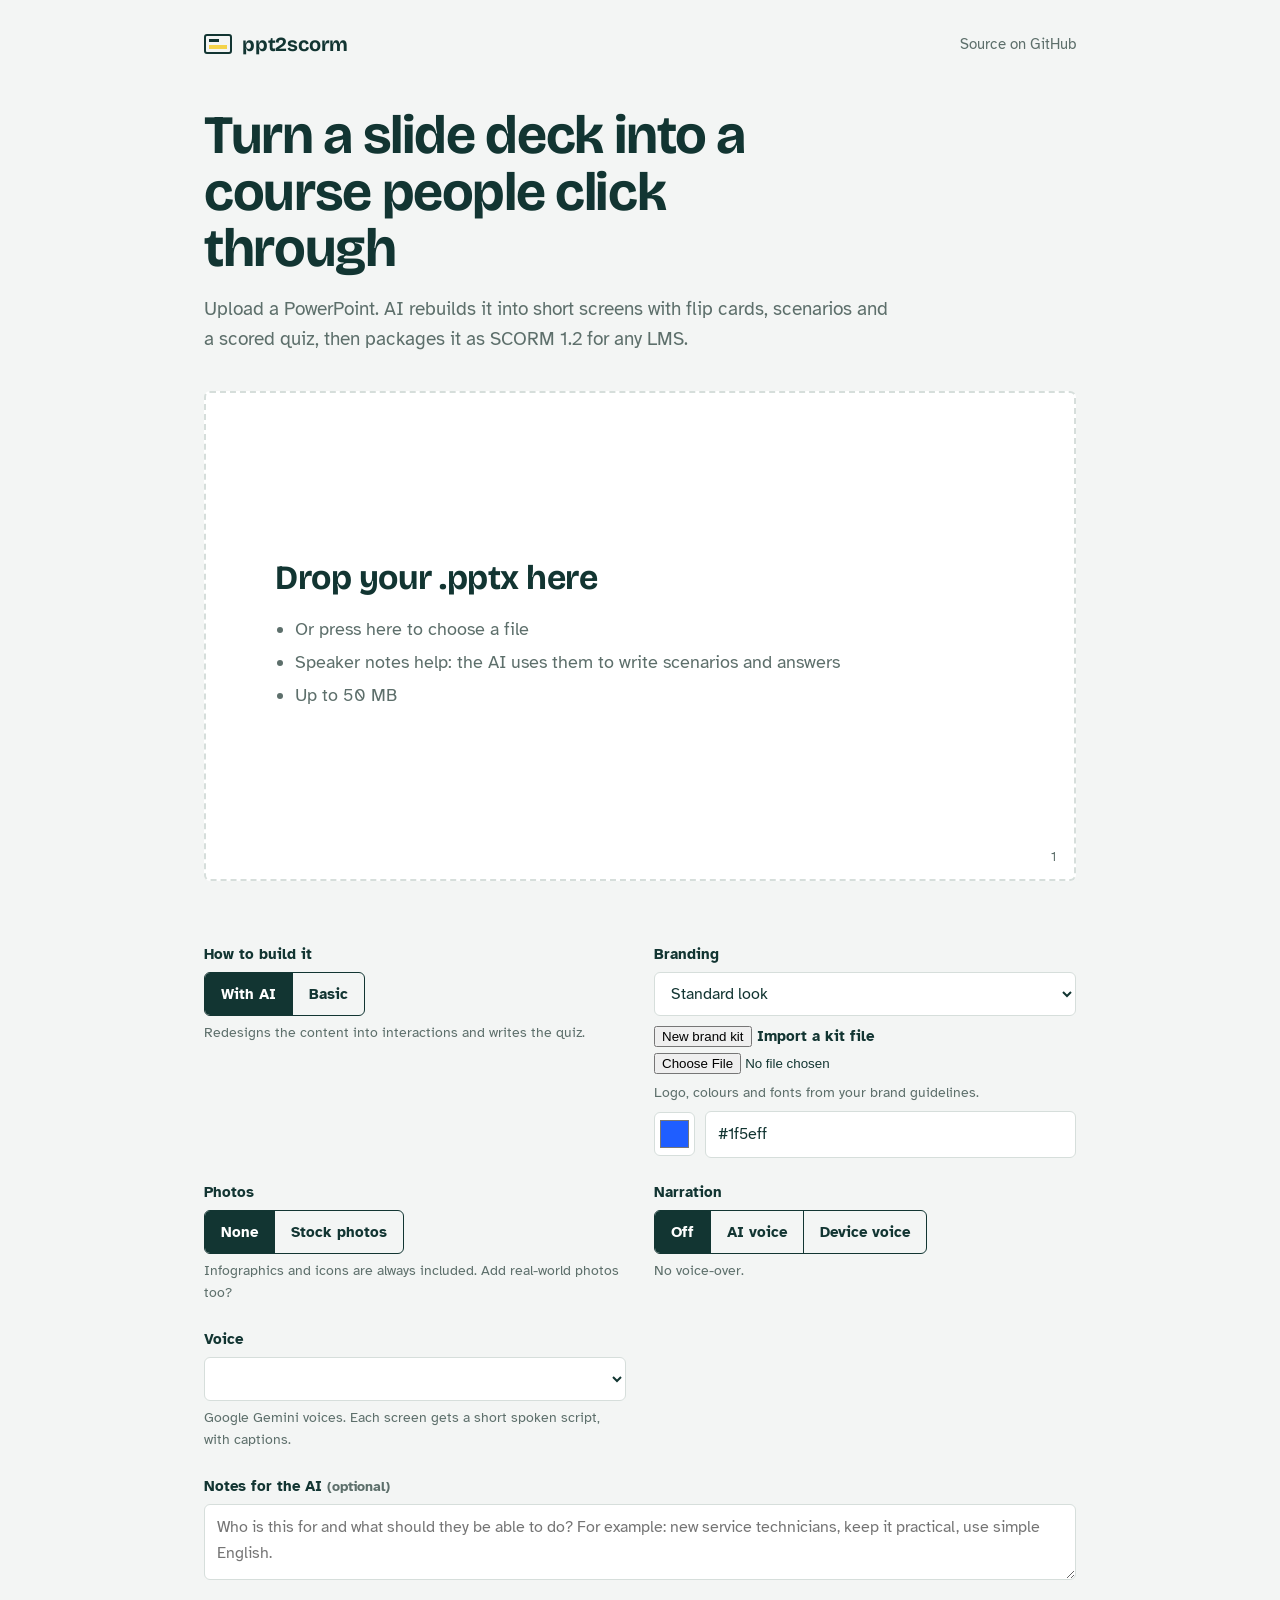
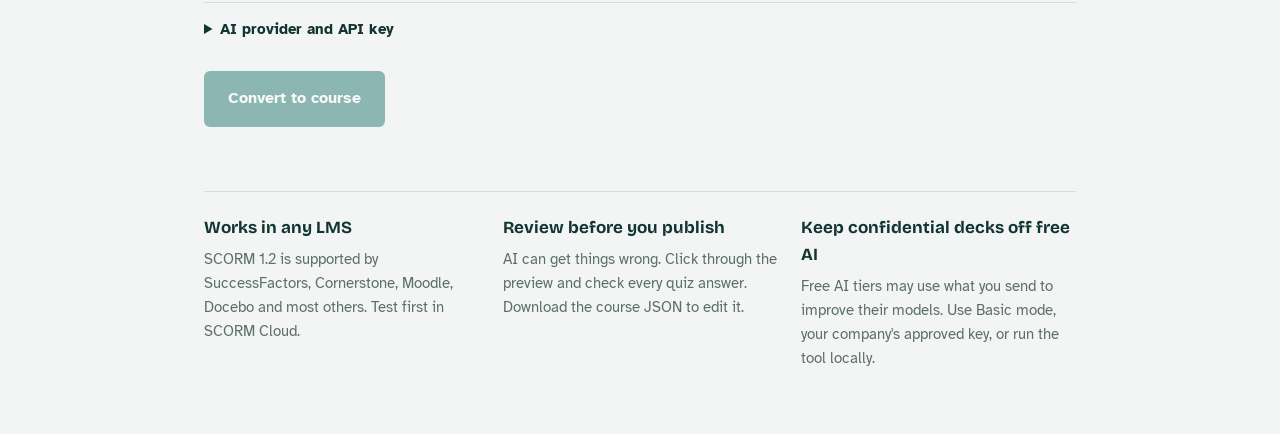
==== commit cdef25fd: "Rich, designed learning content: infographics, icons, modules, sort activities and stock photos - Ne" ====
--- a/web/static/index.html
+++ b/web/static/index.html
@@ -169,6 +169,7 @@
           <ol class="steps" id="steps">
             <li data-step="extract">Reading slides and speaker notes<span class="sub" id="sub-extract"></span></li>
             <li data-step="design">Designing the course<span class="sub" id="sub-design"></span></li>
+            <li data-step="photos" id="step-photos">Finding photos<span class="sub" id="sub-photos"></span></li>
             <li data-step="narrate" id="step-narrate">Recording narration<span class="sub" id="sub-narrate"></span></li>
             <li data-step="package">Packaging for your LMS<span class="sub">SCORM 1.2 with score, pass mark and resume</span></li>
           </ol>
@@ -212,6 +213,18 @@
             <div class="colour" id="quick-colour">
               <input type="color" id="brand-pick" value="#1f5eff" aria-label="Pick main colour">
               <input type="text" id="brand-text" name="brand" value="#1f5eff" maxlength="7" spellcheck="false" aria-label="Main colour">
+            </div>
+          </div>
+          <div class="field">
+            <span class="legend" id="photo-label">Photos</span>
+            <div class="seg" role="radiogroup" aria-labelledby="photo-label">
+              <label><input type="radio" name="photos" value="off" checked>None</label>
+              <label><input type="radio" name="photos" value="pexels">Stock photos</label>
+            </div>
+            <p class="help" id="photo-help">Infographics and icons are always included. Add real-world photos too?</p>
+            <div id="pexels-field" class="is-hidden">
+              <label for="pexels_key" class="help">Pexels API key (free at <a href="https://www.pexels.com/api/" target="_blank" rel="noopener">pexels.com/api</a>)</label>
+              <input type="password" id="pexels_key" autocomplete="off" spellcheck="false">
             </div>
           </div>
           <div class="field">
@@ -336,6 +349,10 @@
     document.querySelectorAll(".ai-only").forEach(function (el) { el.classList.toggle("is-hidden", !ai && nar !== "audio"); });
     $("instructions").closest(".field").classList.toggle("is-hidden", !ai);
     $("voice-field").classList.toggle("is-hidden", nar !== "audio");
+    var ph = form.querySelector("input[name=photos]:checked").value;
+    $("pexels-field").classList.toggle("is-hidden", ph !== "pexels" || cfg.photos_server_key);
+    $("photo-help").textContent = ph === "pexels" ? "The AI picks moments that deserve a photo; matching free photos from Pexels are added with credits."
+      : "Infographics and icons are always included. Add real-world photos too?";
     $("narr-help").textContent = { off: "No voice-over.",
       audio: "Records a natural voice-over for every screen with Google Gemini. Adds a minute or two." +
         (cfg.tts_server_key ? "" : " Needs a Gemini API key."),
@@ -390,7 +407,14 @@
       $("frame-note").textContent = "AI voice needs a Google Gemini key: choose Google Gemini as the provider and paste your key, or choose Device voice.";
       $("provider").focus(); return;
     }
+    var ph = form.querySelector("input[name=photos]:checked").value;
+    if (ph === "pexels" && !cfg.photos_server_key && !$("pexels_key").value.trim()) {
+      $("frame-note").textContent = "Paste a free Pexels API key for stock photos, or choose None.";
+      $("pexels_key").focus(); return;
+    }
     var fd = new FormData();
+    fd.append("photos", ph);
+    fd.append("pexels_key", $("pexels_key").value.trim());
     fd.append("narration", narration());
     fd.append("voice", $("voice").value);
     fd.append("file", file);
@@ -403,6 +427,8 @@
     markSteps("extract", {});
     $("sub-extract").textContent = ""; $("sub-design").textContent = ""; $("sub-narrate").textContent = "";
     $("step-narrate").classList.toggle("is-hidden", narration() !== "audio");
+    $("step-photos").classList.toggle("is-hidden", form.querySelector("input[name=photos]:checked").value !== "pexels");
+    $("sub-photos").textContent = "";
     $("frame-note").textContent = "Uploading " + file.name + "…";
     setState("busy");
     fetch("/api/convert", { method: "POST", body: fd })
@@ -412,14 +438,15 @@
   });
 
   function markSteps(current, j) {
-    var order = ["extract", "design", "narrate", "package"], idx = order.indexOf(current);
-    if (current === "done") idx = 4;
+    var order = ["extract", "design", "photos", "narrate", "package"], idx = order.indexOf(current);
+    if (current === "done") idx = 5;
     document.querySelectorAll("#steps li").forEach(function (li) {
       var i = order.indexOf(li.dataset.step);
       li.classList.toggle("ok", i < idx); li.classList.toggle("now", i === idx);
       if (i === idx) li.setAttribute("aria-current", "step"); else li.removeAttribute("aria-current");
     });
     if (j.slides) $("sub-extract").textContent = j.slides + " slides";
+    if (current === "photos" && j.photo_total) $("sub-photos").textContent = "Screen " + Math.min(j.photo_done + 1, j.photo_total) + " of " + j.photo_total;
     if (current === "narrate" && j.narr_total) $("sub-narrate").textContent = "Screen " + Math.min(j.narr_done + 1, j.narr_total) + " of " + j.narr_total;
     if (current === "design") {
       var s = j.design_seconds || 0;
@@ -445,7 +472,8 @@
 
   var LABELS = { intro: ["intro", "intros"], content: ["content screen", "content screens"], flipcards: ["flip-card set", "flip-card sets"],
     reveal: ["click-to-reveal list", "click-to-reveal lists"], match: ["matching exercise", "matching exercises"],
-    scenario: ["scenario", "scenarios"], summary: ["recap", "recaps"], mcq: ["quiz question", "quiz questions"] };
+    scenario: ["scenario", "scenarios"], summary: ["recap", "recaps"], mcq: ["quiz question", "quiz questions"],
+    infographic: ["infographic", "infographics"], section: ["module", "modules"], sort: ["sorting activity", "sorting activities"] };
 
   function finish(id, j) {
     currentJob = id;
@@ -475,7 +503,8 @@
         $("summary").appendChild(document.createTextNode(" Includes your edits."));
         $("edit").focus();
       });
-    }, { geminiKey: function () { return $("provider").value === "gemini" ? $("api_key").value.trim() : ""; } });
+    }, { geminiKey: function () { return $("provider").value === "gemini" ? $("api_key").value.trim() : ""; },
+         pexelsKey: function () { return $("pexels_key").value.trim(); } });
   });
 
   $("again").addEventListener("click", function () {
@@ -484,6 +513,7 @@
   });
 })();
 </script>
+<script src="/player/icons.js"></script>
 <script src="/static/brandkit.js"></script>
 <script src="/static/editor.js"></script>
 <script>
